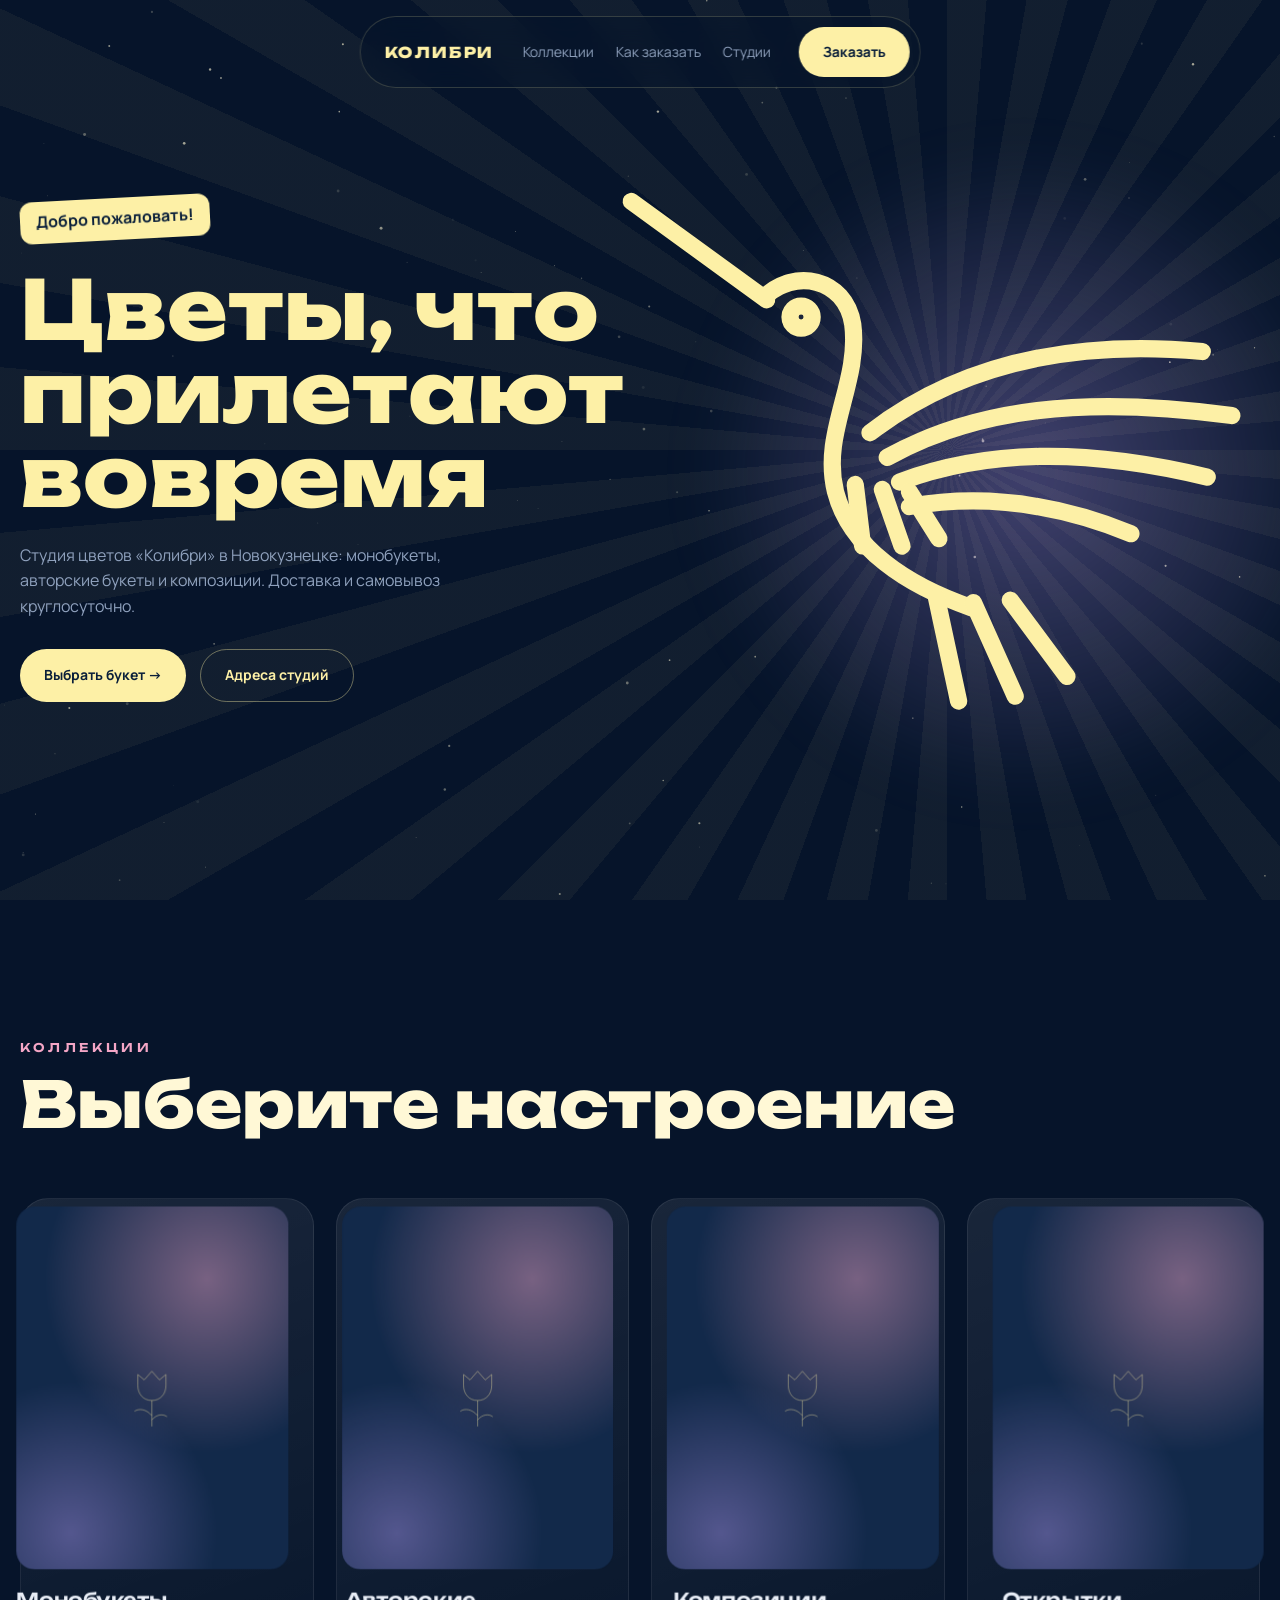
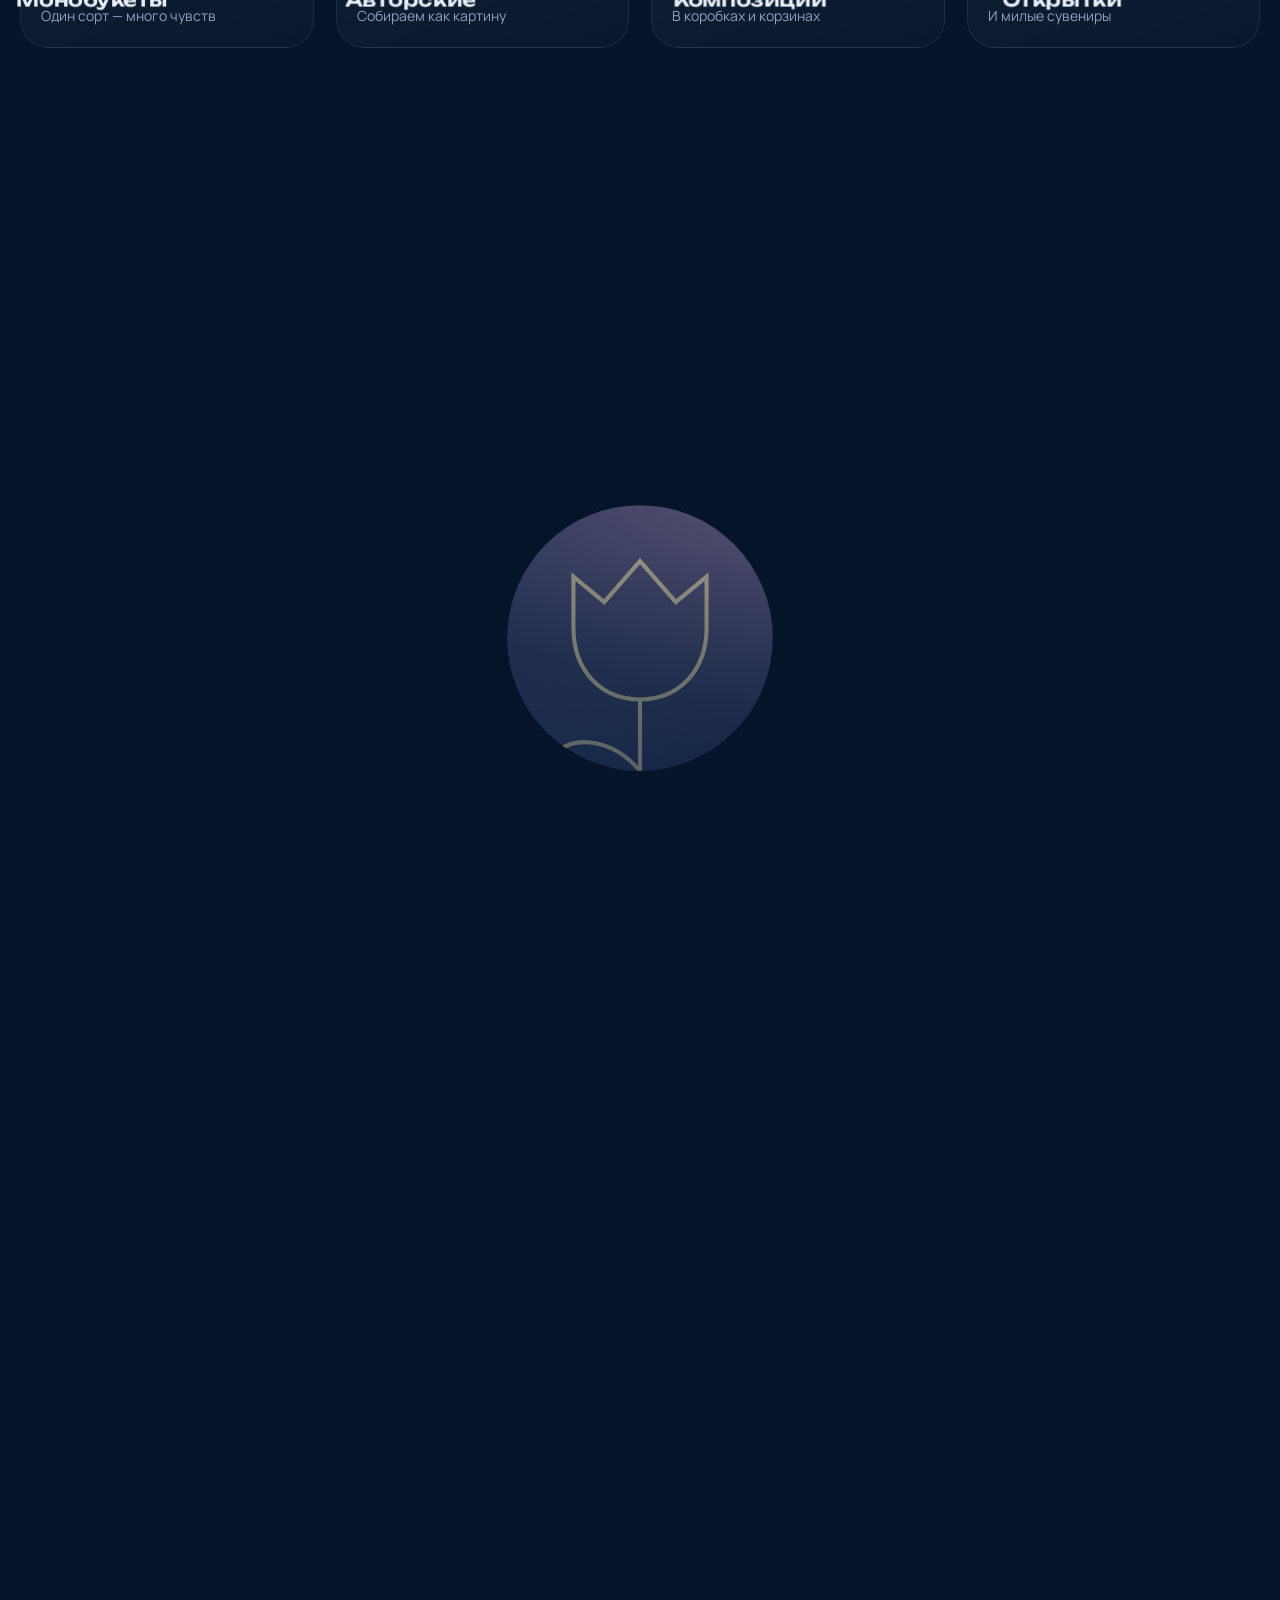
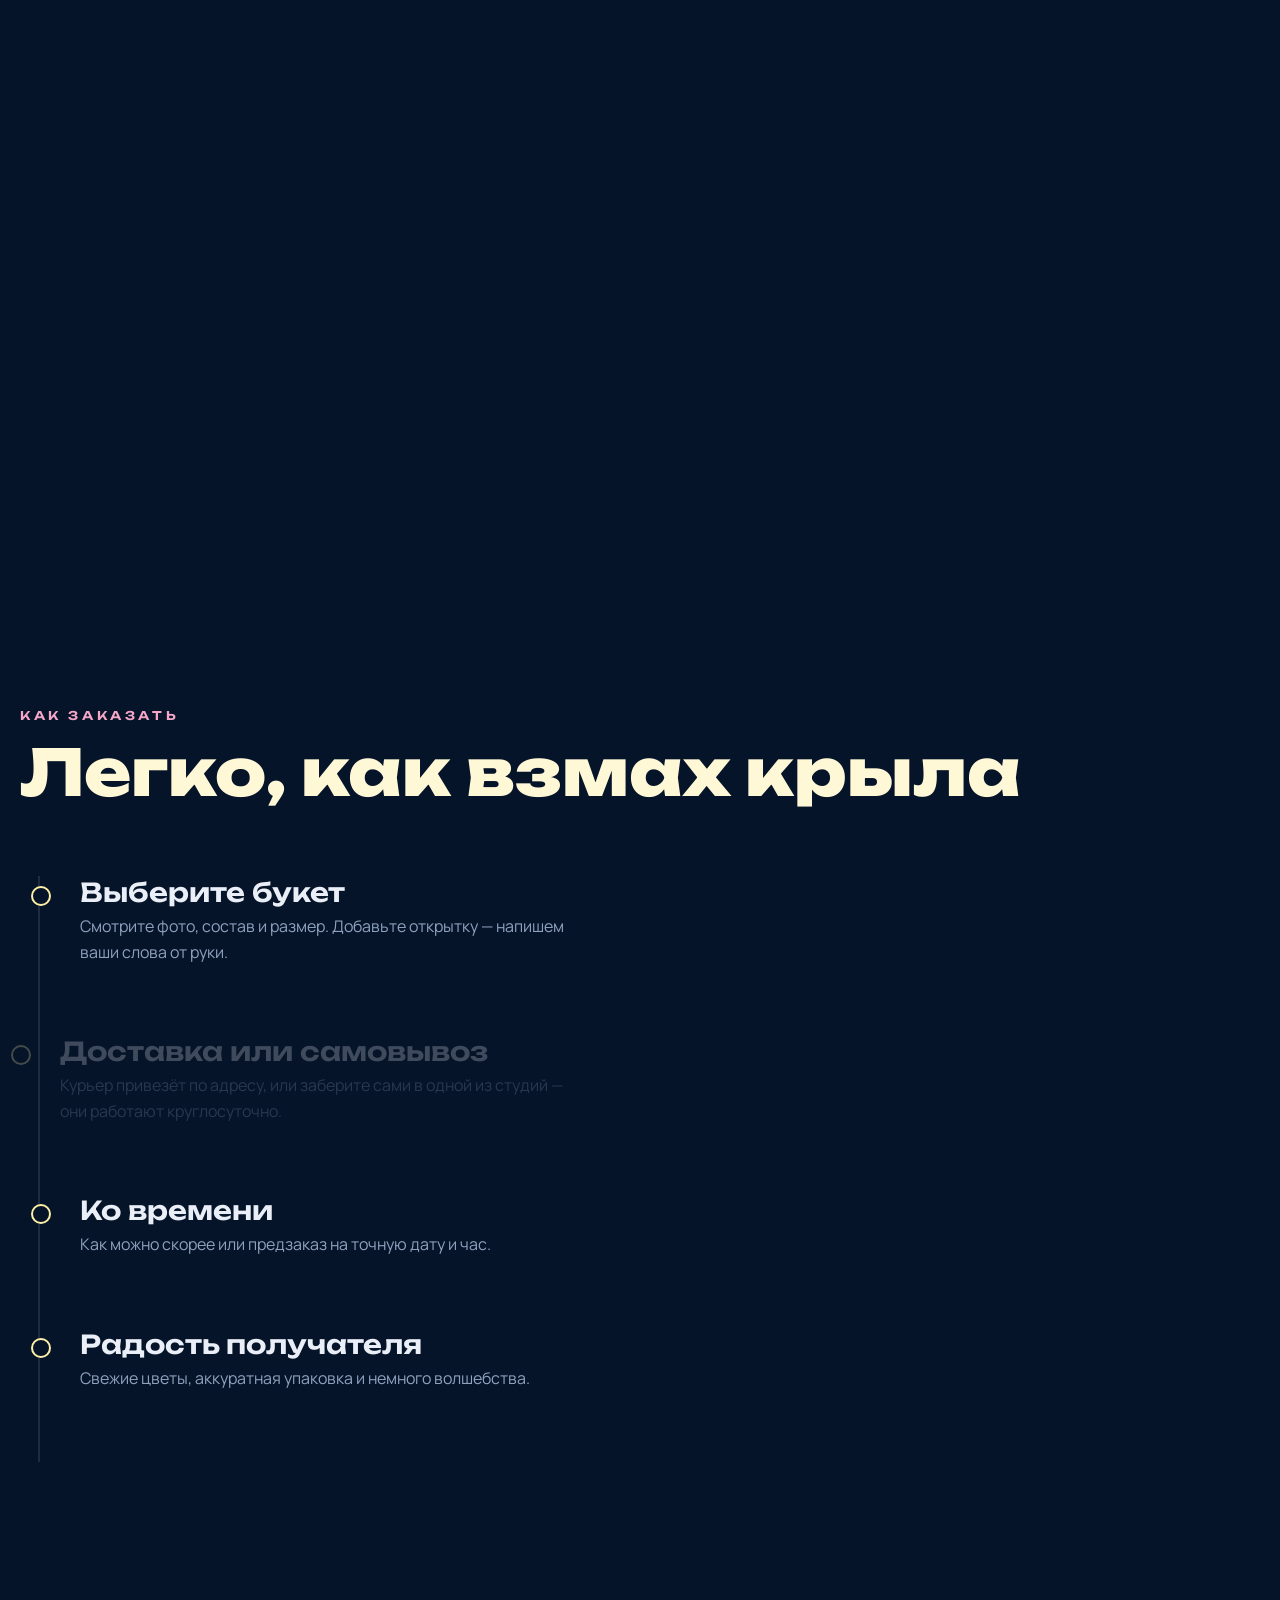
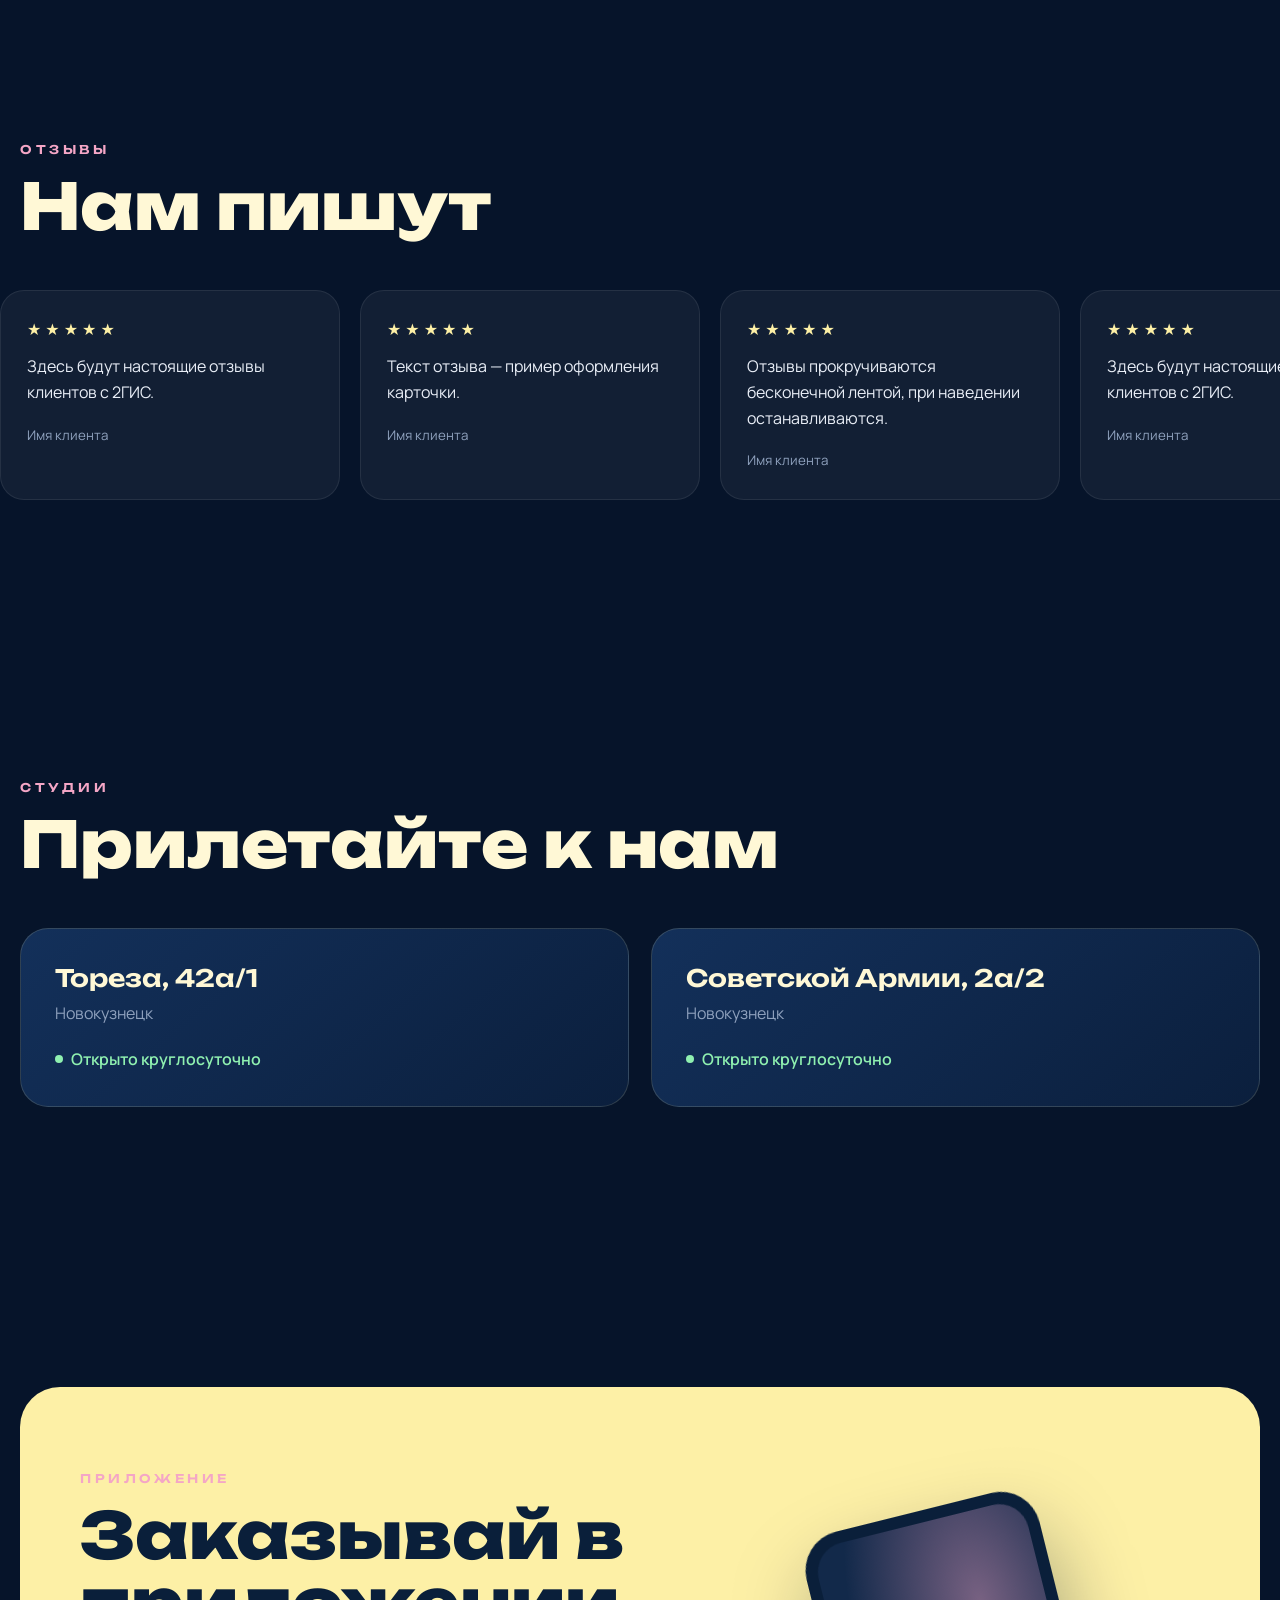
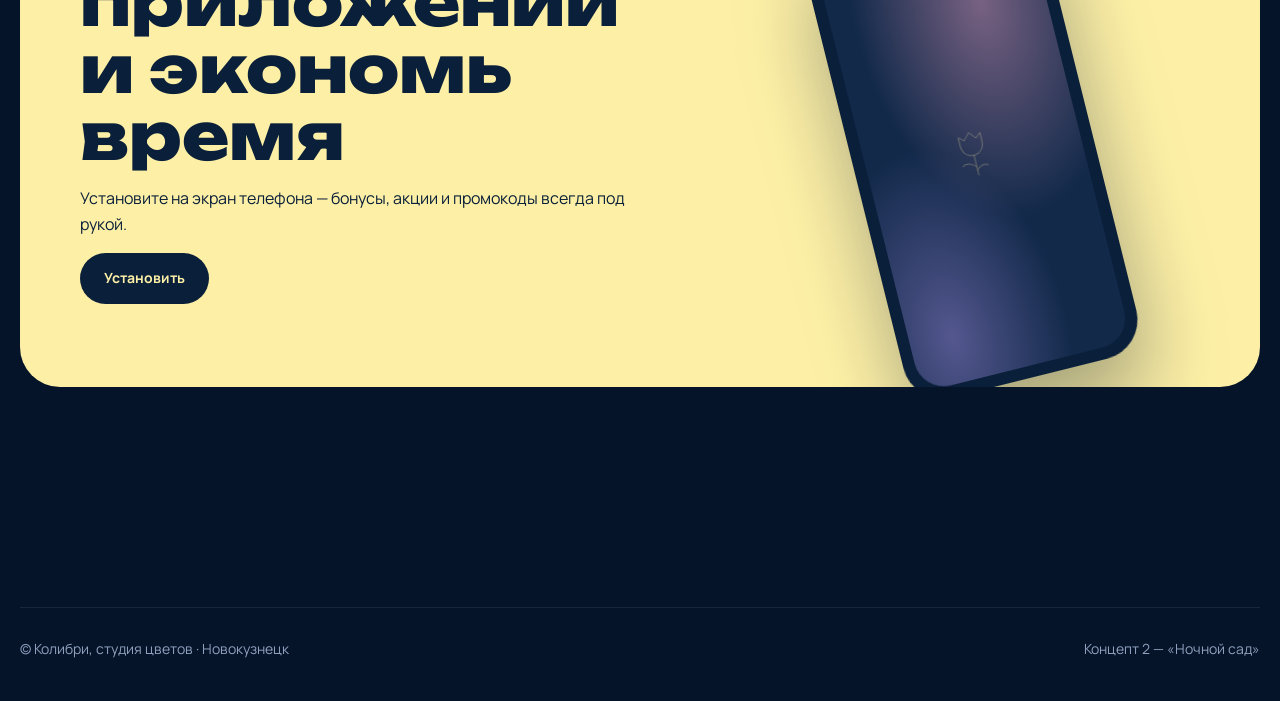
==== designs/2-nochnoy-sad.html @ ff22e0c2 "Add three animated website design concepts Static, self-contained pages in designs/: Botanika (edito" ====
<!doctype html>
<html lang="ru">
<head>
<meta charset="utf-8">
<meta name="viewport" content="width=device-width, initial-scale=1">
<title>Колибри — Ночной сад (концепт 2)</title>
<link rel="preconnect" href="https://fonts.googleapis.com">
<link rel="preconnect" href="https://fonts.gstatic.com" crossorigin>
<link rel="stylesheet" href="https://fonts.googleapis.com/css2?family=Unbounded:wght@400;600;800&family=Manrope:wght@400;500;600;700&display=swap">
<style>
:root {
    --navy: #0a1f3a;
    --deep: #06142a;
    --cream: #fdf0a6;
    --cream-2: #fff8d6;
    --pink: #f4a6c6;
    --lilac: #b79cf5;
    --text: #e9eef7;
    --muted: #8fa1bd;
    --ease: cubic-bezier(.2, .8, .2, 1);
}
* { box-sizing: border-box; }
html { scroll-behavior: smooth; }
body { margin: 0; background: var(--deep); color: var(--text); font: 400 16px/1.6 "Manrope", system-ui, sans-serif; -webkit-font-smoothing: antialiased; overflow-x: hidden; }
a { color: inherit; text-decoration: none; }
.wrap { width: min(1240px, 100% - 40px); margin: 0 auto; }
.display { font-family: "Unbounded", sans-serif; }

.ph { position: relative; overflow: hidden; background: radial-gradient(100% 80% at 70% 20%, rgba(244, 166, 198, .45), transparent 60%), radial-gradient(90% 70% at 20% 90%, rgba(183, 156, 245, .4), transparent 60%), #12294a; }
.ph::before { content: ""; position: absolute; inset: 0; background: url("data:image/svg+xml,%3Csvg xmlns='http://www.w3.org/2000/svg' viewBox='0 0 100 100'%3E%3Cg fill='none' stroke='%23fdf0a6' stroke-width='.8' opacity='.45'%3E%3Cpath d='M50 62c-8 0-13-6-13-14V38l6 5 7-8 7 8 6-5v10c0 8-5 14-13 14zM50 62v24M50 76c-5-6-12-7-16-4M50 80c4-5 10-6 14-3'/%3E%3C/g%3E%3C/svg%3E") center / 40% no-repeat; }
.ph img { position: absolute; inset: 0; width: 100%; height: 100%; object-fit: cover; }
.ph img.missing { display: none; }

/* stars & petals */
canvas#sky { position: fixed; inset: 0; z-index: 0; pointer-events: none; }
main, header, footer { position: relative; z-index: 1; }

/* ---------- header ---------- */
.hdr { position: fixed; top: 16px; left: 50%; z-index: 40; display: flex; align-items: center; gap: 28px; padding: 10px 10px 10px 24px; border: 1px solid rgba(253, 240, 166, .18); border-radius: 99px; background: rgba(6, 20, 42, .55); backdrop-filter: blur(16px); transform: translateX(-50%); }
.hdr b { font: 800 15px "Unbounded"; letter-spacing: .12em; color: var(--cream); }
.hdr nav { display: flex; gap: 22px; font-size: 14px; color: var(--muted); }
.hdr nav a:hover { color: var(--text); }
.btn { position: relative; display: inline-flex; align-items: center; gap: 10px; padding: 14px 24px; border-radius: 99px; background: var(--cream); color: var(--navy); font-weight: 700; font-size: 14px; overflow: hidden; transition: transform .3s var(--ease), box-shadow .3s; }
.btn:hover { box-shadow: 0 0 0 6px rgba(253, 240, 166, .15), 0 10px 40px rgba(253, 240, 166, .35); }
.btn--ghost { background: transparent; color: var(--cream); border: 1px solid rgba(253, 240, 166, .4); }

/* ---------- hero ---------- */
.hero { position: relative; min-height: 100vh; display: grid; align-items: center; overflow: hidden; }
.rays { position: absolute; inset: -50%; background: repeating-conic-gradient(from 0deg at 62% 50%, rgba(253, 240, 166, .05) 0 5deg, transparent 5deg 10deg); animation: spin 120s linear infinite; }
.hero__glow { position: absolute; width: 60vw; height: 60vw; right: -10vw; top: 10vh; border-radius: 50%; background: radial-gradient(circle, rgba(183, 156, 245, .35), transparent 60%); filter: blur(30px); }
.hero__text { position: relative; z-index: 2; max-width: 720px; }
.badge { display: inline-block; padding: 8px 16px; border-radius: 12px; background: var(--cream); color: var(--navy); font-weight: 700; transform: rotate(-3deg); opacity: 0; animation: pop .8s var(--ease) .3s forwards; }
.hero h1 { margin: 28px 0 24px; font: 800 clamp(40px, 6.4vw, 96px)/1.02 "Unbounded"; color: var(--cream); }
.hero h1 .ch { display: inline-block; opacity: 0; transform: translateY(.6em) rotate(8deg); animation: char .9s var(--ease) forwards; }
.hero p { max-width: 460px; color: var(--muted); opacity: 0; animation: fade 1s 1.2s forwards; }
.hero__ctas { display: flex; gap: 14px; margin-top: 30px; opacity: 0; animation: fade 1s 1.4s forwards; }
.hero__bird { position: absolute; right: 2vw; top: 50%; z-index: 1; width: min(52vw, 640px); color: var(--cream); transform: translateY(-50%); }
.hero__bird path, .hero__bird circle { stroke-dasharray: 700; stroke-dashoffset: 700; animation: draw 2.4s var(--ease) .2s forwards; }
.hero__bird .wing { transform-origin: 42% 52%; animation: draw 2.4s var(--ease) .6s forwards, flap 2.6s ease-in-out 2.8s infinite; }

/* the bird that flies along the page while you scroll */
.flyer { position: fixed; left: 0; top: 0; z-index: 30; width: 90px; color: var(--cream); pointer-events: none; opacity: 0; transition: opacity .5s; filter: drop-shadow(0 0 18px rgba(253, 240, 166, .5)); }
.flyer.on { opacity: 1; }
.flyer .wing { transform-origin: 42% 52%; animation: flap .35s ease-in-out infinite; }

/* ---------- sections ---------- */
section { padding: 140px 0; }
.kicker { font: 600 12px "Unbounded"; letter-spacing: .3em; text-transform: uppercase; color: var(--pink); }
h2 { margin: 16px 0 0; font: 800 clamp(34px, 5vw, 72px)/1.05 "Unbounded"; color: var(--cream-2); }

/* collections: tilting glowing cards */
.collections__grid { display: grid; grid-template-columns: repeat(4, 1fr); gap: 22px; margin-top: 60px; perspective: 1000px; }
.coll { position: relative; border-radius: 28px; padding: 14px; background: linear-gradient(160deg, rgba(255, 255, 255, .08), rgba(255, 255, 255, .02)); border: 1px solid rgba(255, 255, 255, .08); transform-style: preserve-3d; transition: transform .2s; }
.coll::after { content: ""; position: absolute; inset: -1px; border-radius: 28px; padding: 1px; background: radial-gradient(240px circle at var(--mx, 50%) var(--my, 50%), rgba(253, 240, 166, .9), transparent 60%); -webkit-mask: linear-gradient(#000 0 0) content-box, linear-gradient(#000 0 0); -webkit-mask-composite: xor; mask-composite: exclude; opacity: 0; transition: opacity .3s; }
.coll:hover::after { opacity: 1; }
.coll .ph { aspect-ratio: 3 / 4; border-radius: 18px; transform: translateZ(30px); }
.coll h3 { margin: 16px 6px 2px; font: 600 18px "Unbounded"; transform: translateZ(40px); }
.coll p { margin: 0 6px 6px; font-size: 14px; color: var(--muted); }

/* circle reveal */
.reveal-wrap { height: 220vh; position: relative; padding: 0; }
.reveal-sticky { position: sticky; top: 0; height: 100vh; display: grid; place-items: center; overflow: hidden; }
.reveal-sticky .ph { position: absolute; inset: 0; clip-path: circle(12% at 50% 50%); }
.reveal-sticky .ph::after { content: ""; position: absolute; inset: 0; background: linear-gradient(transparent 40%, rgba(6, 20, 42, .8)); }
.reveal-sticky blockquote { position: relative; z-index: 2; margin: 0; max-width: 900px; padding: 0 20px; text-align: center; font: 600 clamp(26px, 3.6vw, 52px)/1.2 "Unbounded"; color: var(--cream-2); opacity: 0; }

/* timeline */
.timeline { position: relative; margin-top: 70px; padding-left: 60px; }
.timeline__line { position: absolute; left: 18px; top: 0; bottom: 0; width: 2px; background: rgba(255, 255, 255, .1); }
.timeline__line i { position: absolute; inset: 0; background: linear-gradient(var(--cream), var(--pink)); transform-origin: top; transform: scaleY(0); }
.step { position: relative; padding: 0 0 70px; opacity: .25; transform: translateX(-20px); transition: opacity .6s, transform .6s var(--ease); }
.step.on { opacity: 1; transform: none; }
.step::before { content: ""; position: absolute; left: -49px; top: 10px; width: 16px; height: 16px; border-radius: 50%; background: var(--deep); border: 2px solid var(--cream); transition: background .4s, box-shadow .4s; }
.step.on::before { background: var(--cream); box-shadow: 0 0 20px var(--cream); }
.step h3 { margin: 0 0 6px; font: 600 26px "Unbounded"; }
.step p { margin: 0; color: var(--muted); max-width: 520px; }

/* reviews marquee */
.reviews { overflow: hidden; }
.rev-row { display: flex; gap: 20px; width: max-content; margin-top: 50px; animation: slide 40s linear infinite; }
.rev-row:hover { animation-play-state: paused; }
.rev { width: 340px; padding: 26px; border-radius: 24px; background: rgba(255, 255, 255, .05); border: 1px solid rgba(255, 255, 255, .08); }
.rev .stars { color: var(--cream); letter-spacing: 4px; }
.rev p { margin: 12px 0 16px; }
.rev small { color: var(--muted); }

/* places */
.places { display: grid; grid-template-columns: 1fr 1fr; gap: 22px; margin-top: 50px; }
.place { padding: 34px; border-radius: 28px; background: linear-gradient(140deg, #13305a, #0b1f3d); border: 1px solid rgba(253, 240, 166, .15); transition: transform .5s var(--ease), border-color .3s; }
.place:hover { transform: translateY(-6px); border-color: rgba(253, 240, 166, .5); }
.place h3 { margin: 0; font: 600 24px "Unbounded"; color: var(--cream-2); }
.place p { margin: 8px 0 0; color: var(--muted); }
.place .open { display: inline-flex; align-items: center; gap: 8px; margin-top: 20px; font-weight: 600; color: #8ff0b0; }
.place .open::before { content: ""; width: 8px; height: 8px; border-radius: 50%; background: currentColor; animation: pulse 1.6s infinite; }

/* app band */
.app { display: grid; grid-template-columns: 1.1fr .9fr; gap: 40px; align-items: center; padding: 60px; border-radius: 40px; background: var(--cream); color: var(--navy); overflow: hidden; }
.app h2 { color: var(--navy); }
.phone { justify-self: center; width: 240px; height: 480px; border-radius: 40px; background: var(--navy); padding: 12px; box-shadow: 0 40px 80px rgba(6, 20, 42, .35); transform: rotate(-8deg); }
.phone .ph { width: 100%; height: 100%; border-radius: 30px; }

footer { padding: 80px 0 40px; color: var(--muted); font-size: 14px; }
footer .wrap { display: flex; justify-content: space-between; flex-wrap: wrap; gap: 20px; border-top: 1px solid rgba(255, 255, 255, .08); padding-top: 30px; }

[data-up] { opacity: 0; transform: translateY(50px); transition: opacity 1s var(--ease), transform 1s var(--ease); }
[data-up].in { opacity: 1; transform: none; }

@keyframes spin { to { transform: rotate(360deg); } }
@keyframes draw { to { stroke-dashoffset: 0; } }
@keyframes flap { 0%, 100% { transform: rotate(0); } 50% { transform: rotate(-10deg) scaleY(.9); } }
@keyframes char { to { opacity: 1; transform: none; } }
@keyframes fade { to { opacity: 1; } }
@keyframes pop { from { opacity: 0; transform: scale(.6) rotate(-12deg); } to { opacity: 1; transform: rotate(-3deg); } }
@keyframes slide { to { transform: translateX(-50%); } }
@keyframes pulse { 50% { opacity: .3; } }

@media (max-width: 900px) {
    .hdr nav { display: none; }
    .hero__bird { opacity: .25; width: 90vw; right: -20vw; }
    .collections__grid { grid-template-columns: repeat(2, 1fr); }
    .places, .app { grid-template-columns: 1fr; }
    .app { padding: 36px 24px; }
    section { padding: 100px 0; }
}
</style>
</head>
<body>
<canvas id="sky"></canvas>

<header class="hdr">
    <b>КОЛИБРИ</b>
    <nav><a href="#collections">Коллекции</a><a href="#how">Как заказать</a><a href="#places">Студии</a></nav>
    <a class="btn" href="#collections">Заказать</a>
</header>

<svg class="flyer" id="flyer" viewBox="0 0 520 440" fill="none" stroke="currentColor" stroke-width="16" stroke-linecap="round" stroke-linejoin="round">
    <path d="M14 18 124 98"/><path d="M122 96c24-24 66-16 72 22 6 48-26 88-14 136 12 46 58 76 110 94"/><circle cx="152" cy="112" r="9" fill="currentColor"/>
    <g class="wing"><path d="M208 206c70-54 160-76 270-66M222 226c72-40 160-50 280-34M232 246c70-26 150-28 250-4M240 266c56-10 116-4 180 22"/></g>
    <path d="M262 340l18 84M292 344l34 76M322 342l46 62"/>
</svg>

<main>
    <section class="hero">
        <div class="rays"></div>
        <div class="hero__glow"></div>
        <div class="wrap">
            <div class="hero__text">
                <span class="badge">Добро пожаловать!</span>
                <h1 id="title">Цветы, что прилетают вовремя</h1>
                <p>Студия цветов «Колибри» в Новокузнецке: монобукеты, авторские букеты и композиции. Доставка и самовывоз круглосуточно.</p>
                <div class="hero__ctas"><a class="btn" href="#collections">Выбрать букет →</a><a class="btn btn--ghost" href="#places">Адреса студий</a></div>
            </div>
        </div>
        <svg class="hero__bird" viewBox="0 0 520 440" fill="none" stroke="currentColor" stroke-width="14" stroke-linecap="round" stroke-linejoin="round">
            <path d="M14 18 124 98"/><path d="M122 96c24-24 66-16 72 22 6 48-26 88-14 136 12 46 58 76 110 94"/><circle cx="152" cy="112" r="9"/>
            <g class="wing"><path d="M208 206c70-54 160-76 270-66"/><path d="M222 226c72-40 160-50 280-34"/><path d="M232 246c70-26 150-28 250-4"/><path d="M240 266c56-10 116-4 180 22"/></g>
            <path d="M262 340l18 84M292 344l34 76M322 342l46 62"/><path d="M196 248l6 50M218 252l16 46M240 254l24 38"/>
        </svg>
    </section>

    <section id="collections" class="wrap">
        <div class="kicker" data-up>Коллекции</div>
        <h2 data-up>Выберите настроение</h2>
        <div class="collections__grid">
            <a class="coll" data-up href="#"><div class="ph"><img src="img/4.jpg" alt=""></div><h3>Монобукеты</h3><p>Один сорт — много чувств</p></a>
            <a class="coll" data-up href="#"><div class="ph"><img src="img/5.jpg" alt=""></div><h3>Авторские</h3><p>Собираем как картину</p></a>
            <a class="coll" data-up href="#"><div class="ph"><img src="img/6.jpg" alt=""></div><h3>Композиции</h3><p>В коробках и корзинах</p></a>
            <a class="coll" data-up href="#"><div class="ph"><img src="img/7.jpg" alt=""></div><h3>Открытки</h3><p>И милые сувениры</p></a>
        </div>
    </section>

    <section class="reveal-wrap" id="reveal">
        <div class="reveal-sticky">
            <div class="ph" id="circle"><img src="img/1.jpg" alt=""></div>
            <blockquote id="quote">«Каждый букет — маленькое письмо, написанное цветами»</blockquote>
        </div>
    </section>

    <section id="how" class="wrap">
        <div class="kicker" data-up>Как заказать</div>
        <h2 data-up>Легко, как взмах крыла</h2>
        <div class="timeline" id="timeline">
            <div class="timeline__line"><i id="tline"></i></div>
            <div class="step"><h3>Выберите букет</h3><p>Смотрите фото, состав и размер. Добавьте открытку — напишем ваши слова от руки.</p></div>
            <div class="step"><h3>Доставка или самовывоз</h3><p>Курьер привезёт по адресу, или заберите сами в одной из студий — они работают круглосуточно.</p></div>
            <div class="step"><h3>Ко времени</h3><p>Как можно скорее или предзаказ на точную дату и час.</p></div>
            <div class="step"><h3>Радость получателя</h3><p>Свежие цветы, аккуратная упаковка и немного волшебства.</p></div>
        </div>
    </section>

    <section class="reviews">
        <div class="wrap"><div class="kicker" data-up>Отзывы</div><h2 data-up>Нам пишут</h2></div>
        <div class="rev-row">
            <div class="rev"><div class="stars">★★★★★</div><p>Здесь будут настоящие отзывы клиентов с 2ГИС.</p><small>Имя клиента</small></div>
            <div class="rev"><div class="stars">★★★★★</div><p>Текст отзыва — пример оформления карточки.</p><small>Имя клиента</small></div>
            <div class="rev"><div class="stars">★★★★★</div><p>Отзывы прокручиваются бесконечной лентой, при наведении останавливаются.</p><small>Имя клиента</small></div>
            <div class="rev"><div class="stars">★★★★★</div><p>Здесь будут настоящие отзывы клиентов с 2ГИС.</p><small>Имя клиента</small></div>
            <div class="rev"><div class="stars">★★★★★</div><p>Здесь будут настоящие отзывы клиентов с 2ГИС.</p><small>Имя клиента</small></div>
            <div class="rev"><div class="stars">★★★★★</div><p>Текст отзыва — пример оформления карточки.</p><small>Имя клиента</small></div>
            <div class="rev"><div class="stars">★★★★★</div><p>Отзывы прокручиваются бесконечной лентой, при наведении останавливаются.</p><small>Имя клиента</small></div>
            <div class="rev"><div class="stars">★★★★★</div><p>Здесь будут настоящие отзывы клиентов с 2ГИС.</p><small>Имя клиента</small></div>
        </div>
    </section>

    <section id="places" class="wrap">
        <div class="kicker" data-up>Студии</div>
        <h2 data-up>Прилетайте к нам</h2>
        <div class="places">
            <div class="place" data-up><h3>Тореза, 42а/1</h3><p>Новокузнецк</p><span class="open">Открыто круглосуточно</span></div>
            <div class="place" data-up><h3>Советской Армии, 2а/2</h3><p>Новокузнецк</p><span class="open">Открыто круглосуточно</span></div>
        </div>
    </section>

    <section class="wrap">
        <div class="app" data-up>
            <div><div class="kicker">Приложение</div><h2>Заказывай в приложении и экономь время</h2><p>Установите на экран телефона — бонусы, акции и промокоды всегда под рукой.</p><a class="btn" style="background:var(--navy);color:var(--cream)" href="#">Установить</a></div>
            <div class="phone" id="phone"><div class="ph"><img src="img/2.jpg" alt=""></div></div>
        </div>
    </section>
</main>

<footer><div class="wrap"><span>© Колибри, студия цветов · Новокузнецк</span><span>Концепт 2 — «Ночной сад»</span></div></footer>

<script>
(function () {
    var $ = function (s) { return document.querySelector(s); };
    var $$ = function (s) { return Array.prototype.slice.call(document.querySelectorAll(s)); };
    var reduce = matchMedia('(prefers-reduced-motion: reduce)').matches;

    $$('.ph img').forEach(function (img) {
        img.addEventListener('error', function () { img.classList.add('missing'); });
        if (img.complete && !img.naturalWidth) { img.classList.add('missing'); }
    });

    // headline letters drop in one by one
    var t = $('#title'), i = 0;
    t.innerHTML = t.textContent.split(' ').map(function (word) {
        return '<span style="display:inline-block;white-space:nowrap">' + word.split('').map(function (c) {
            return '<span class="ch" style="animation-delay:' + (0.4 + (i++) * 0.03) + 's">' + c + '</span>';
        }).join('') + '</span>';
    }).join(' ');

    var io = new IntersectionObserver(function (es) {
        es.forEach(function (e) { if (e.isIntersecting) { e.target.classList.add('in'); io.unobserve(e.target); } });
    }, { threshold: .15 });
    $$('[data-up]').forEach(function (el, n) { el.style.transitionDelay = (n % 4) * 0.08 + 's'; io.observe(el); });

    // tilt + glow following the mouse
    $$('.coll').forEach(function (card) {
        card.addEventListener('mousemove', function (e) {
            var r = card.getBoundingClientRect(), x = (e.clientX - r.left) / r.width, y = (e.clientY - r.top) / r.height;
            card.style.transform = 'rotateY(' + (x - .5) * 14 + 'deg) rotateX(' + (.5 - y) * 14 + 'deg)';
            card.style.setProperty('--mx', x * 100 + '%');
            card.style.setProperty('--my', y * 100 + '%');
        });
        card.addEventListener('mouseleave', function () { card.style.transform = ''; });
    });

    // night sky: stars + falling petals
    var cv = $('#sky'), ctx = cv.getContext('2d'), W, H, stars = [], petals = [];
    function size() { W = cv.width = innerWidth; H = cv.height = innerHeight; }
    size(); addEventListener('resize', size);
    for (var s = 0; s < 120; s++) { stars.push({ x: Math.random(), y: Math.random(), r: Math.random() * 1.3 + .2, p: Math.random() * 6 }); }
    for (var k = 0; k < 18; k++) { petals.push({ x: Math.random() * innerWidth, y: Math.random() * innerHeight, s: 4 + Math.random() * 6, v: .3 + Math.random() * .6, a: Math.random() * 6, c: ['#f4a6c6', '#b79cf5', '#fdf0a6'][k % 3] }); }

    // the flying bird follows a wavy path through the page
    var flyer = $('#flyer'), lastX = 0;
    function frame(time) {
        ctx.clearRect(0, 0, W, H);
        stars.forEach(function (st) {
            ctx.globalAlpha = .35 + Math.sin(time / 900 + st.p) * .3;
            ctx.fillStyle = '#fff8d6';
            ctx.beginPath(); ctx.arc(st.x * W, st.y * H, st.r, 0, 7); ctx.fill();
        });
        petals.forEach(function (p) {
            p.y += p.v; p.a += .02; p.x += Math.sin(p.a) * .6;
            if (p.y > H + 20) { p.y = -20; p.x = Math.random() * W; }
            ctx.globalAlpha = .55; ctx.fillStyle = p.c;
            ctx.save(); ctx.translate(p.x, p.y); ctx.rotate(p.a);
            ctx.beginPath(); ctx.ellipse(0, 0, p.s, p.s * .55, 0, 0, 7); ctx.fill(); ctx.restore();
        });
        ctx.globalAlpha = 1;

        var max = document.documentElement.scrollHeight - innerHeight;
        var prog = Math.min(1, scrollY / max);
        flyer.classList.toggle('on', scrollY > innerHeight * .6 && prog < .97);
        var x = (Math.sin(prog * Math.PI * 5) * .36 + .5) * (innerWidth - 90);
        var y = innerHeight * (.25 + Math.sin(prog * Math.PI * 9) * .12);
        var dir = x < lastX ? 1 : -1; lastX = x;
        flyer.style.transform = 'translate(' + x + 'px,' + y + 'px) scaleX(' + dir + ')';

        // circle grows to full screen, then the quote appears
        var rv = $('#reveal').getBoundingClientRect();
        var rp = Math.min(1, Math.max(0, -rv.top / (rv.height - innerHeight)));
        $('#circle').style.clipPath = 'circle(' + (12 + rp * 90) + '% at 50% 50%)';
        $('#quote').style.opacity = Math.max(0, (rp - .55) * 3);
        $('#quote').style.transform = 'translateY(' + (1 - Math.min(1, rp * 1.3)) * 40 + 'px)';

        // timeline fills and lights steps
        var tl = $('#timeline').getBoundingClientRect();
        var tp = Math.min(1, Math.max(0, (innerHeight * .6 - tl.top) / tl.height));
        $('#tline').style.transform = 'scaleY(' + tp + ')';
        $$('.step').forEach(function (st) { st.classList.toggle('on', st.getBoundingClientRect().top < innerHeight * .62); });

        // phone straightens as it scrolls in
        var ph = $('#phone').getBoundingClientRect();
        var pp = Math.min(1, Math.max(0, (innerHeight - ph.top) / innerHeight));
        $('#phone').style.transform = 'rotate(' + (-14 + pp * 14) + 'deg) translateY(' + (1 - pp) * 60 + 'px)';

        requestAnimationFrame(frame);
    }
    if (!reduce) { requestAnimationFrame(frame); }
})();
</script>
</body>
</html>
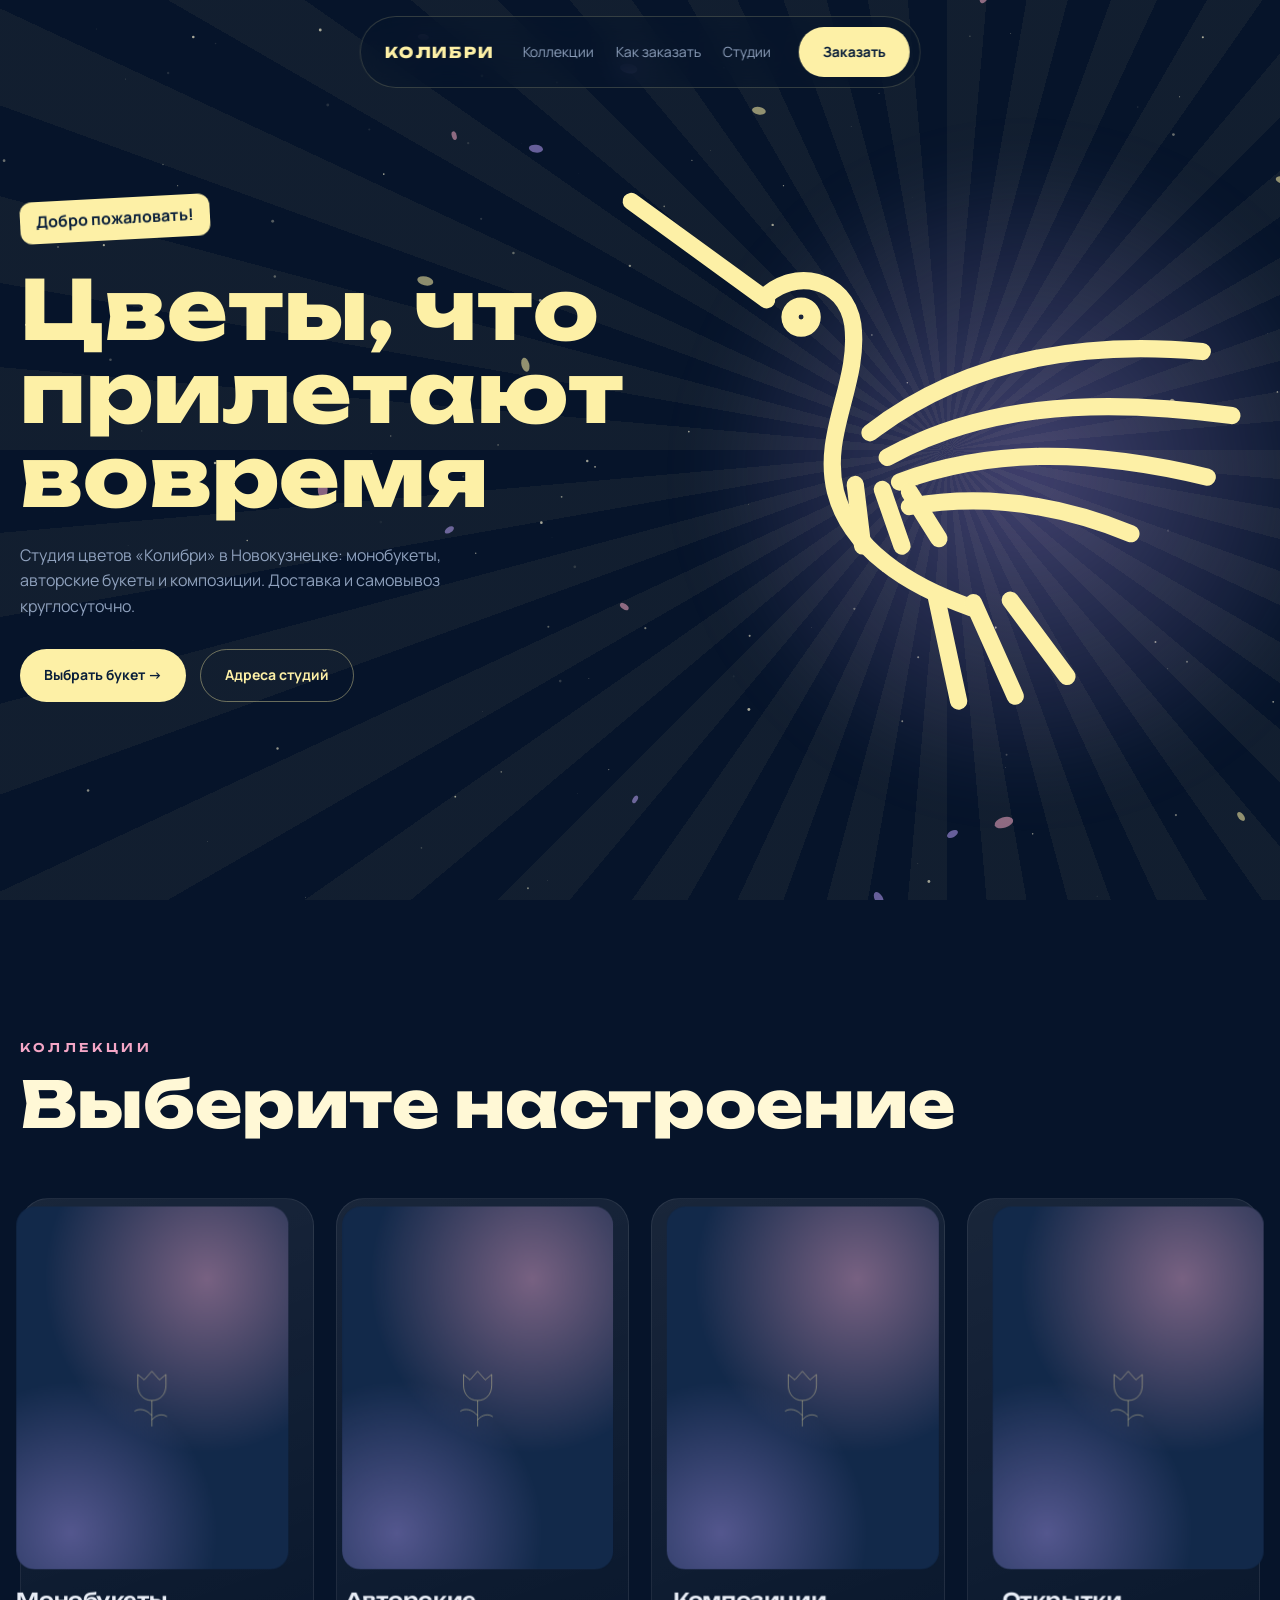
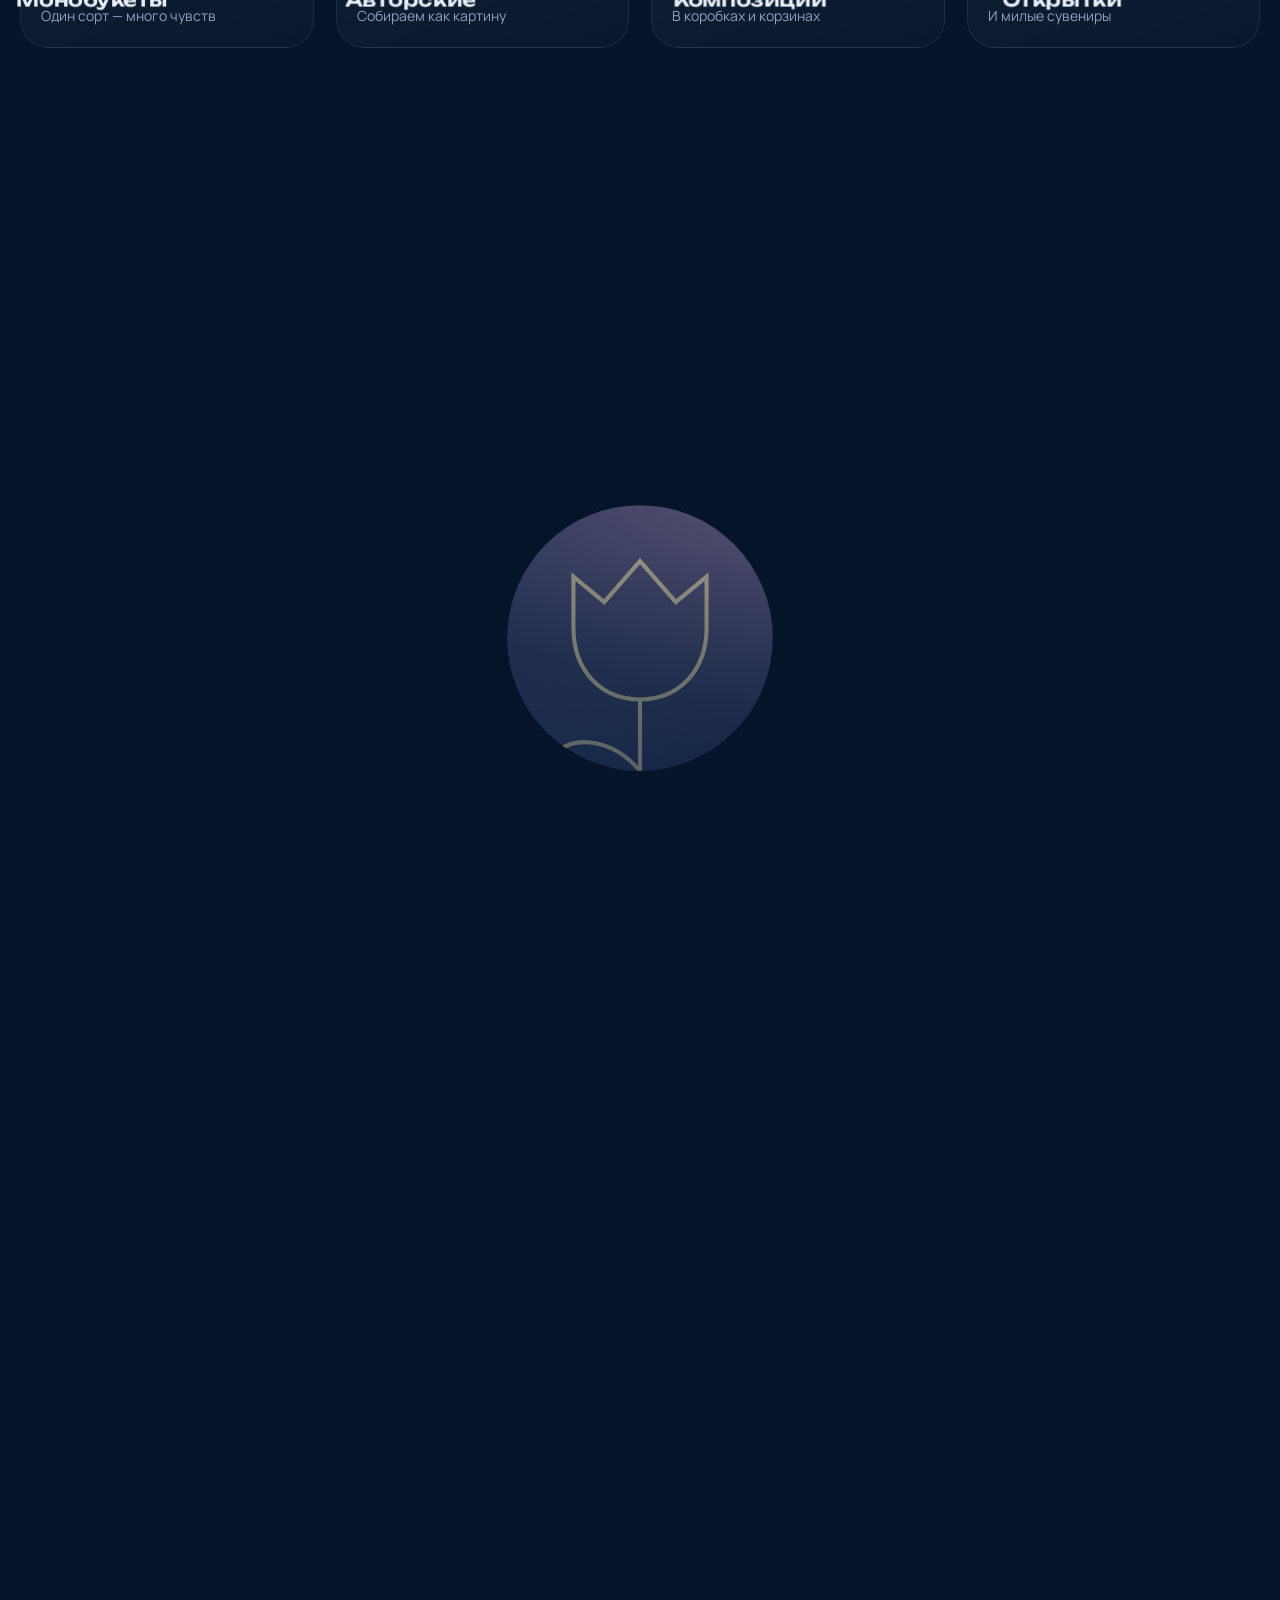
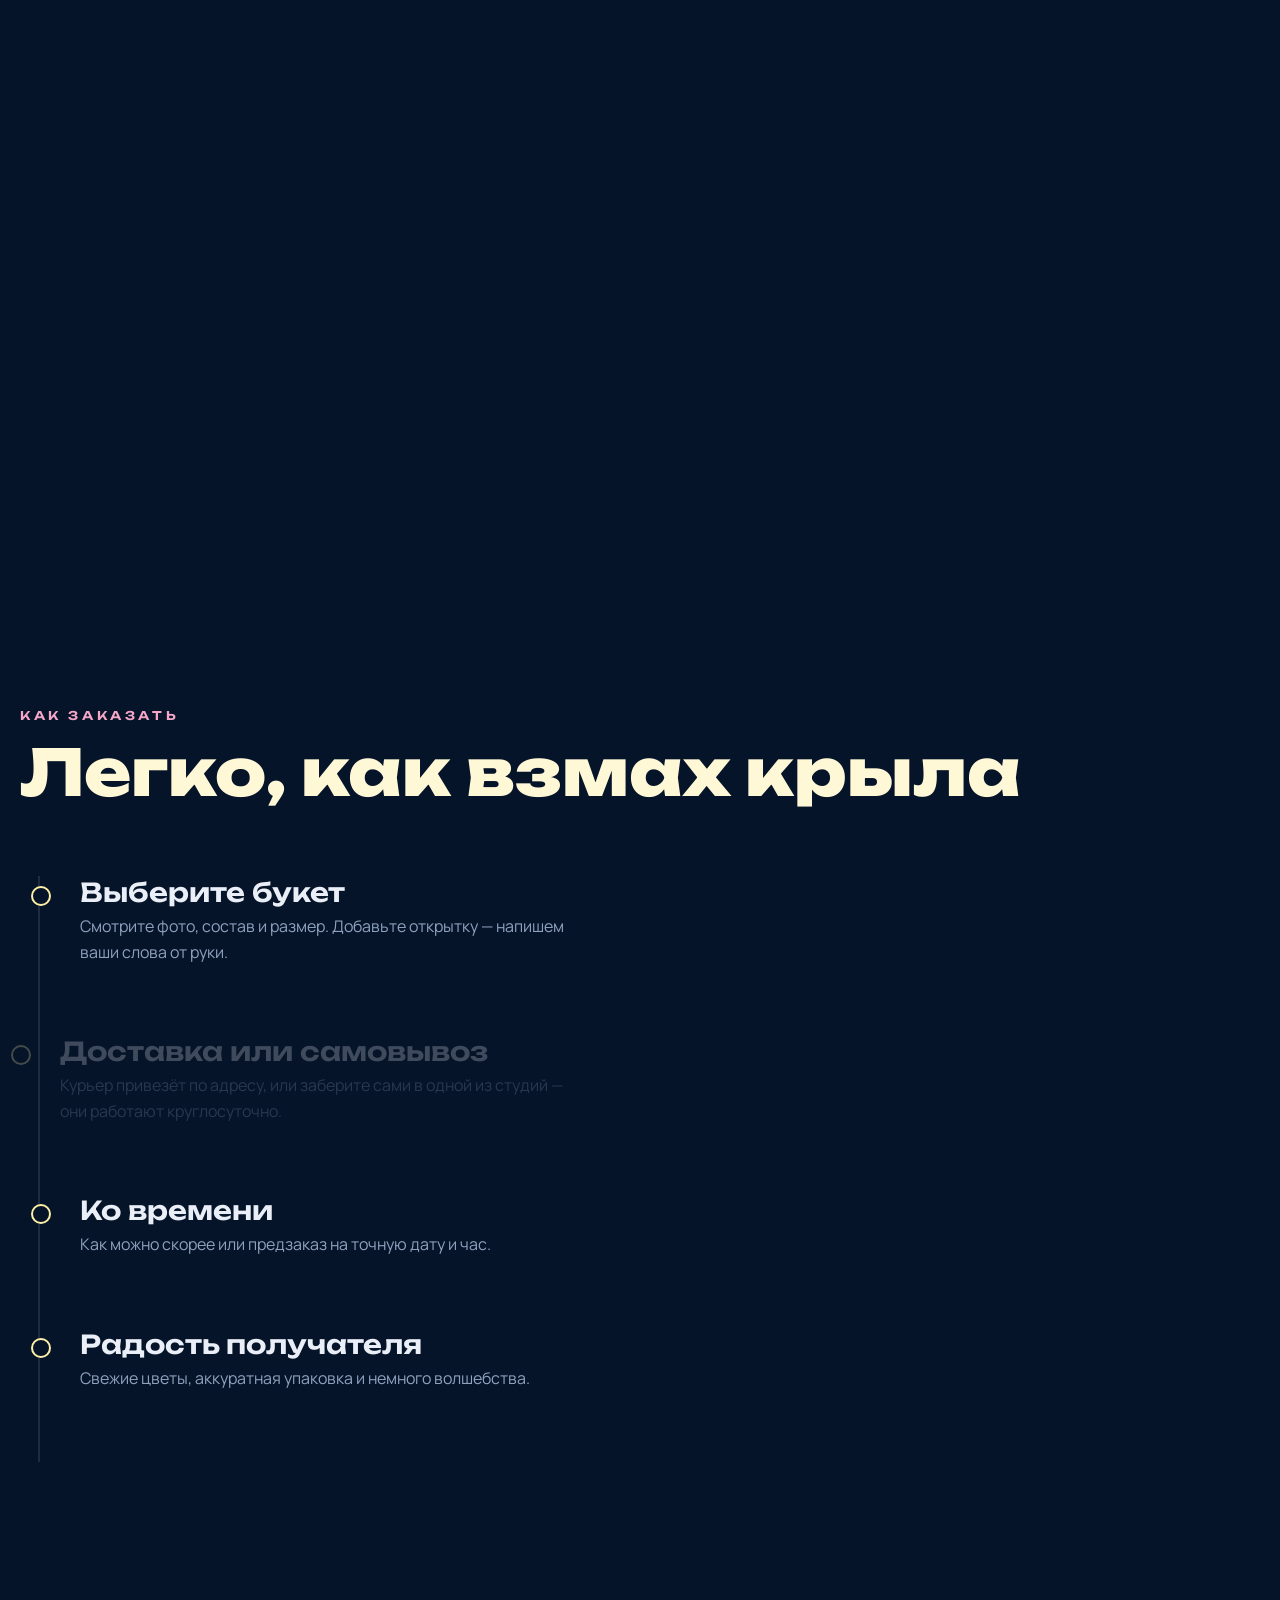
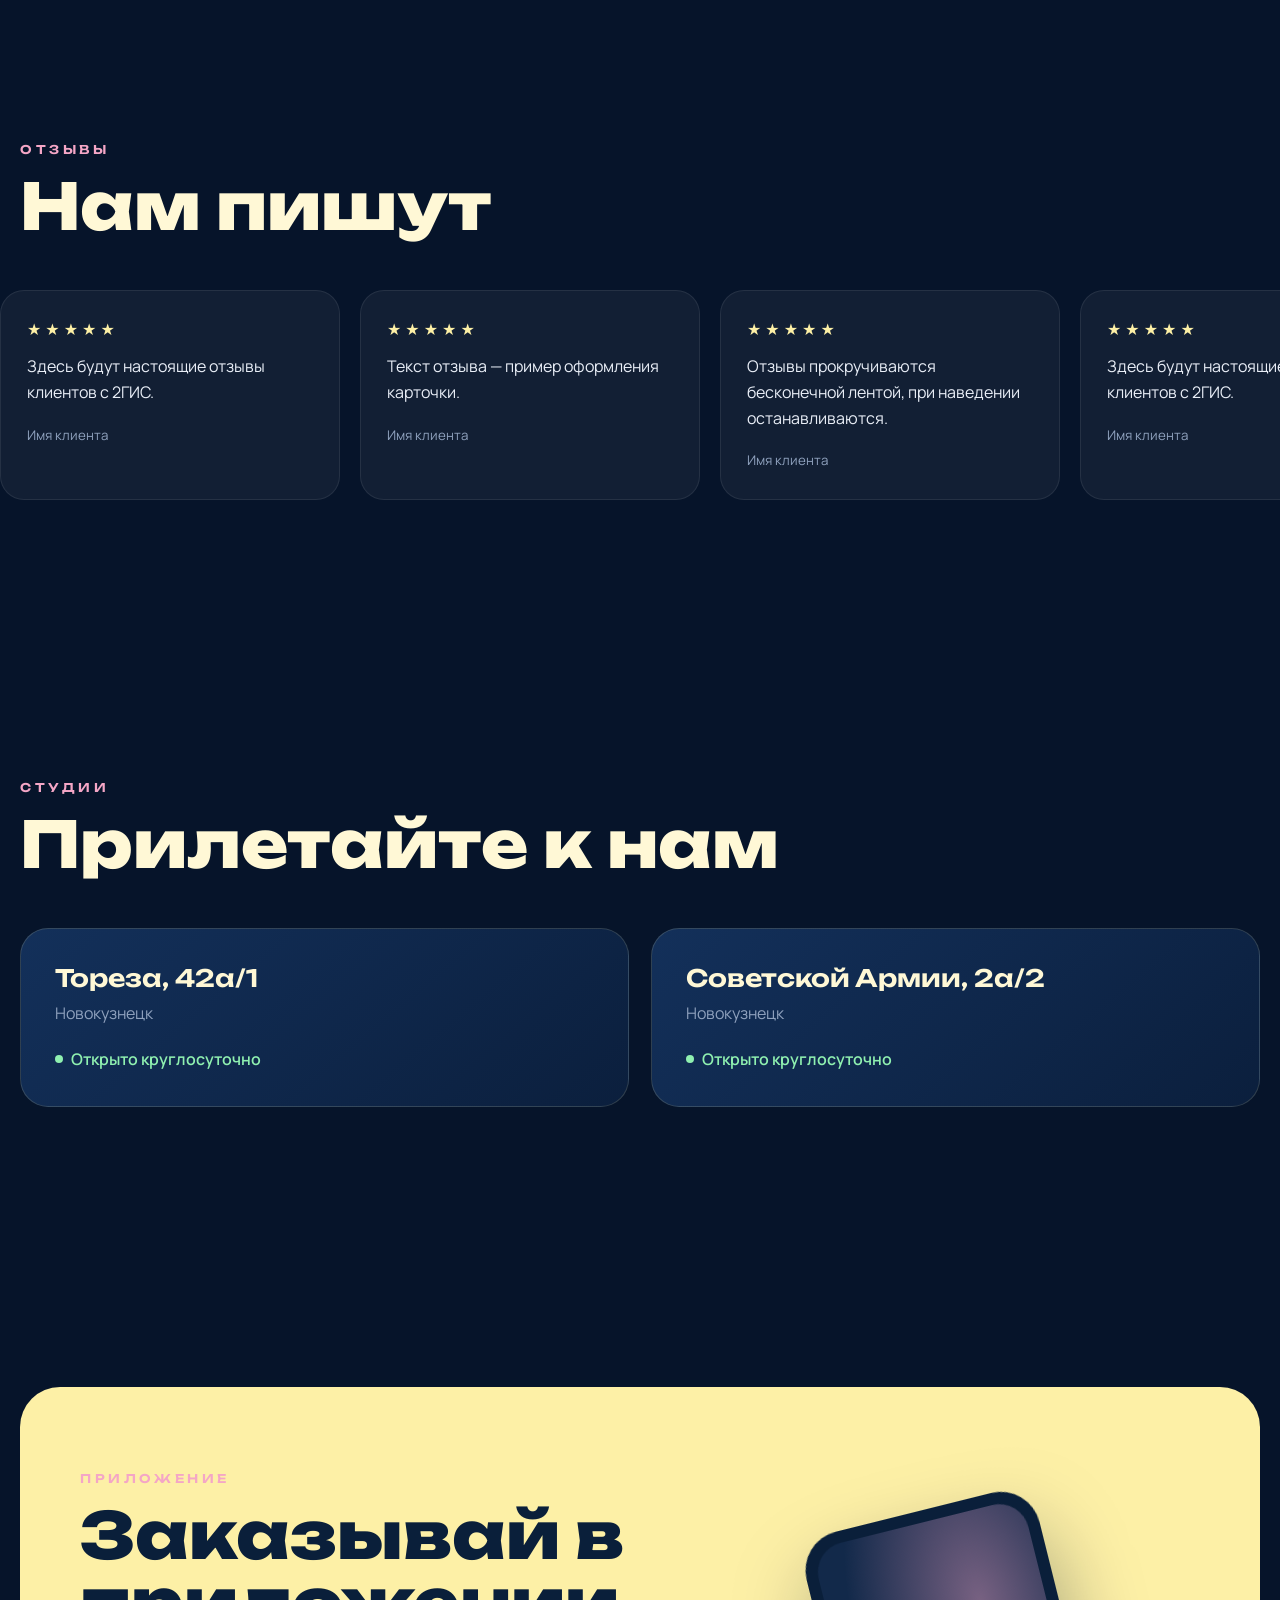
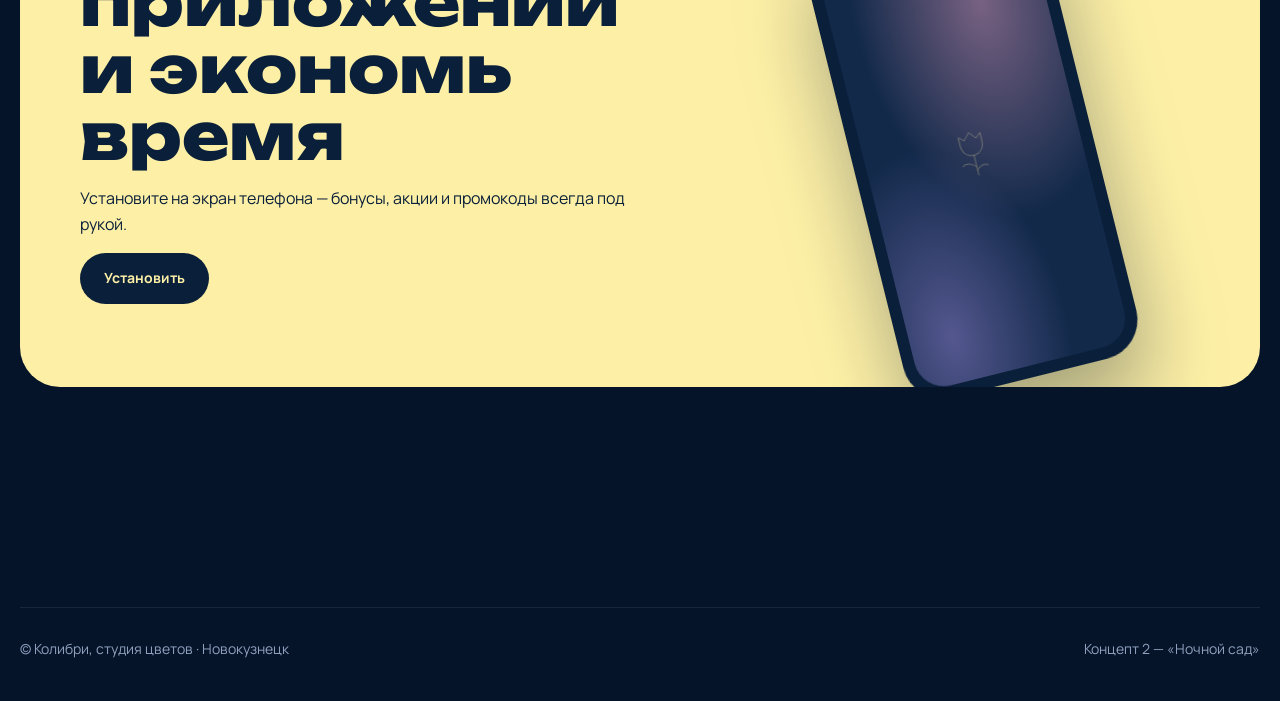
==== commit 8a29d2c5: "Polish design concepts for phones Animated full-screen mobile menu, sticky order button, logo slot (" ====
--- a/designs/2-nochnoy-sad.html
+++ b/designs/2-nochnoy-sad.html
@@ -142,15 +142,66 @@
     .app { padding: 36px 24px; }
     section { padding: 100px 0; }
 }
+:root{--m-bg:#06142a;--m-ink:#fdf0a6;--m-btn:transparent;--m-cta:#fdf0a6;--m-cta-ink:#0a1f3a;--m-font:800 34px/1.25 "Unbounded",sans-serif;}
+/* ---------- mobile: menu, sticky order button, logo slot ---------- */
+.brand-logo { display: none; height: 38px; width: auto; }
+.has-logo .brand-logo { display: block; }
+.has-logo .brand-text { display: none !important; }
+.burger { display: none; position: relative; z-index: 61; width: 46px; height: 46px; border: 0; border-radius: 50%; background: var(--m-btn); cursor: pointer; }
+.burger i { position: absolute; left: 14px; right: 14px; height: 2px; border-radius: 2px; background: var(--m-ink); transition: transform .45s cubic-bezier(.2,.8,.2,1), top .45s cubic-bezier(.2,.8,.2,1); }
+.burger i:first-child { top: 18px; } .burger i:last-child { top: 26px; }
+.m-open .burger i:first-child { top: 22px; transform: rotate(45deg); }
+.m-open .burger i:last-child { top: 22px; transform: rotate(-45deg); }
+.mmenu { position: fixed; inset: 0; z-index: 60; display: flex; flex-direction: column; justify-content: center; gap: 6px; padding: 100px 28px 40px; background: var(--m-bg); color: var(--m-ink); clip-path: circle(0 at calc(100% - 44px) 44px); transition: clip-path .8s cubic-bezier(.7,0,.2,1); }
+.m-open .mmenu { clip-path: circle(150% at calc(100% - 44px) 44px); }
+.m-open { overflow: hidden; }
+.mmenu a { font: var(--m-font); opacity: 0; transform: translateY(30px); transition: opacity .5s, transform .6s cubic-bezier(.2,.8,.2,1); }
+.m-open .mmenu a { opacity: 1; transform: none; }
+.m-open .mmenu a:nth-child(2) { transition-delay: .06s; } .m-open .mmenu a:nth-child(3) { transition-delay: .12s; } .m-open .mmenu a:nth-child(4) { transition-delay: .18s; } .m-open .mmenu a:nth-child(5) { transition-delay: .24s; }
+.mmenu small { margin-top: 30px; opacity: .6; font-size: 14px; }
+.mcta { display: none; }
+.m-open .hdr { z-index: 70; }
+
+@media (max-width: 860px) {
+    .burger { display: block; }
+    .mcta { position: fixed; left: 16px; right: 16px; bottom: calc(14px + env(safe-area-inset-bottom)); z-index: 45; display: flex; align-items: center; justify-content: center; gap: 10px; height: 56px; border-radius: 99px; background: var(--m-cta); color: var(--m-cta-ink); font-weight: 700; font-size: 16px; box-shadow: 0 14px 34px rgba(0,0,0,.22); transform: translateY(140%); transition: transform .6s cubic-bezier(.34,1.4,.64,1); }
+    .mcta.show { transform: none; }
+    footer, .ftr { padding-bottom: 100px !important; }
+}
+
+.hdr .brand-logo { height: 30px; padding: 3px 8px; border-radius: 10px; background: var(--cream); box-sizing: content-box; }
+@media (max-width: 860px) {
+    .hdr { left: 16px; right: 16px; transform: none; justify-content: space-between; padding: 8px 8px 8px 20px; }
+    .hdr > .btn { display: none; }
+    .hero { align-items: start; padding-top: 0; }
+    .hero__bird { order: -1; position: relative; display: block; right: auto; top: auto; width: 58vw; margin: 104px auto 0; transform: none; opacity: 1; }
+    .hero .wrap { margin-top: -10px; }
+    .hero { display: flex; flex-direction: column; min-height: 100svh; padding-bottom: 60px; }
+    .hero h1 { margin-top: 20px; font-size: clamp(34px, 10vw, 48px); }
+    .hero__ctas { flex-direction: column; }
+    .hero__ctas .btn { justify-content: center; white-space: nowrap; }
+    .collections__grid { display: flex; gap: 14px; overflow-x: auto; scroll-snap-type: x mandatory; margin: 40px -20px 0; padding: 0 20px 10px; scrollbar-width: none; }
+    .collections__grid::-webkit-scrollbar { display: none; }
+    .coll { flex: 0 0 70vw; scroll-snap-align: center; }
+    .flyer { width: 54px; }
+    .reveal-sticky blockquote { font-size: 24px; }
+    .timeline { padding-left: 46px; }
+    .step::before { left: -35px; }
+    .timeline__line { left: 18px; }
+    .step h3 { font-size: 21px; }
+    .rev { width: 280px; }
+    .phone { width: 180px; height: 360px; margin-bottom: 10px; }
+    .app h2 { font-size: 28px; }
+}
 </style>
 </head>
 <body>
 <canvas id="sky"></canvas>
 
 <header class="hdr">
-    <b>КОЛИБРИ</b>
+    <b class="brand-text">КОЛИБРИ</b><img class="brand-logo" src="img/logo.png" alt="Колибри">
     <nav><a href="#collections">Коллекции</a><a href="#how">Как заказать</a><a href="#places">Студии</a></nav>
-    <a class="btn" href="#collections">Заказать</a>
+    <a class="btn" href="#collections">Заказать</a><button class="burger" type="button" aria-label="Меню"><i></i><i></i></button>
 </header>
 
 <svg class="flyer" id="flyer" viewBox="0 0 520 440" fill="none" stroke="currentColor" stroke-width="16" stroke-linecap="round" stroke-linejoin="round">
@@ -332,5 +383,24 @@
     if (!reduce) { requestAnimationFrame(frame); }
 })();
 </script>
+<div class="mmenu" aria-label="Меню"><a href="#collections">Коллекции</a><a href="#how">Как заказать</a><a href="#places">Студии</a><small>Новокузнецк · круглосуточно</small></div><a class="mcta" href="#collections">Заказать букет →</a>
+<script>
+(function () {
+    // logo from img/logo.png when it exists
+    var logo = new Image();
+    logo.onload = function () { document.documentElement.classList.add('has-logo'); };
+    logo.src = 'img/logo.png';
+    // mobile menu
+    var root = document.documentElement;
+    document.querySelector('.burger').addEventListener('click', function () { root.classList.toggle('m-open'); });
+    document.querySelectorAll('.mmenu a').forEach(function (a) { a.addEventListener('click', function () { root.classList.remove('m-open'); }); });
+    // sticky order button after the first screen, hidden at the very end
+    var cta = document.querySelector('.mcta');
+    addEventListener('scroll', function () {
+        var end = scrollY + innerHeight > document.documentElement.scrollHeight - 400;
+        cta.classList.toggle('show', scrollY > innerHeight * .8 && !end);
+    }, { passive: true });
+})();
+</script>
 </body>
 </html>
